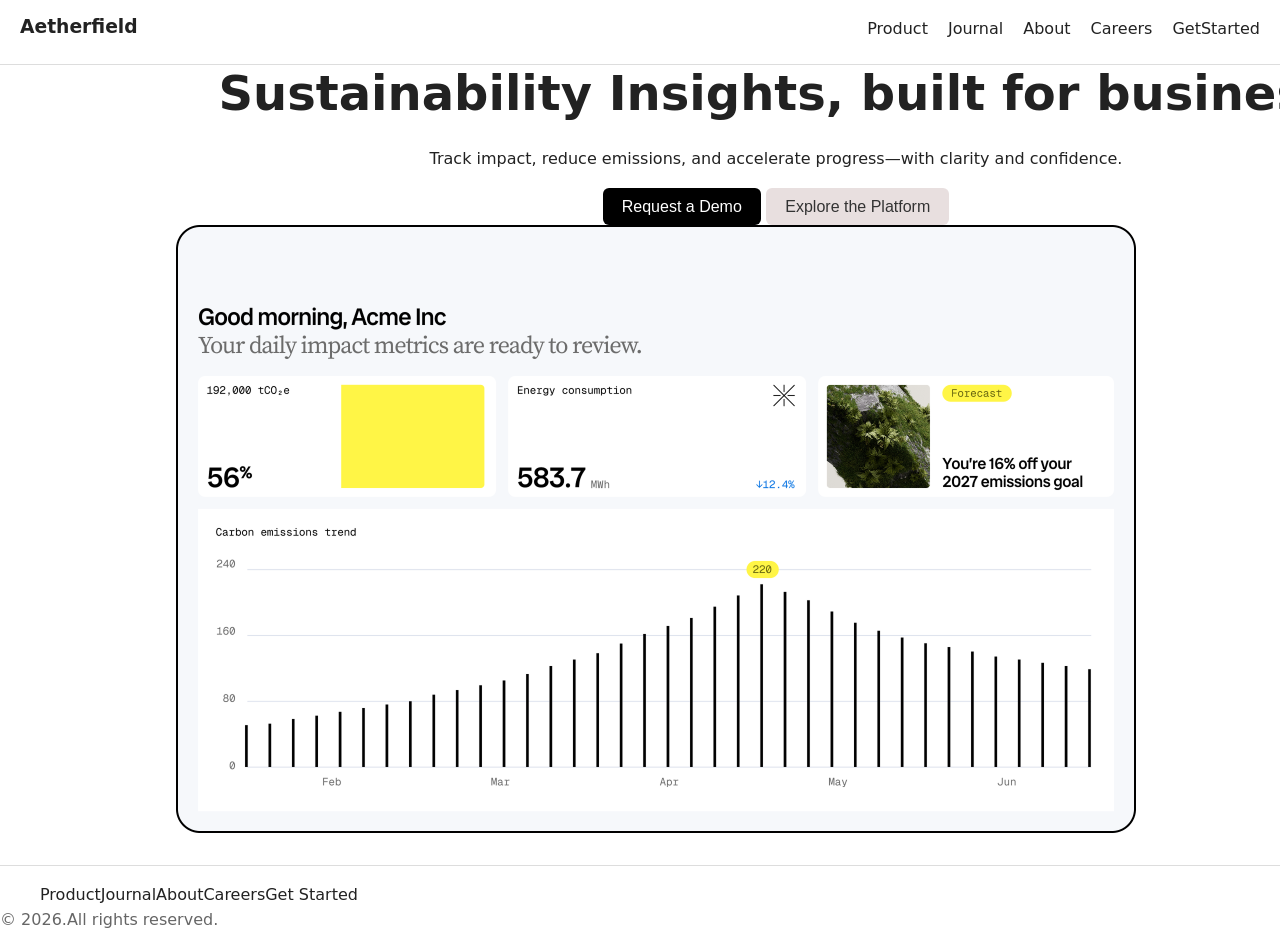
==== index.html @ 5aec6162 "first commit" ====
<!doctype html>
<html lang="en">
  <head>
    <meta charset="UTF-8" />
    <meta name="viewport" content="width=device-width, initial-scale=1.0" />
    <title>CIS 211 Internet & Web Technology</title>
    <link href="./css/styles.css" rel="stylesheet" />
  </head>
  <body>
    <header>
      <nav>
        <div>
          <h3 class="textLogo"> Aetherfield</h3>
          <!-- <img src="./images/" alt="Logo" class="brandLogo"> -->
        </div>
        <ul>
        <li><a href="./product.html">Product</a></li>
        <li><a href="./journal.html">Journal</a></li>
        <li><a href="./about.html">About</a></li>
        <li><a href="./careers.html">Careers</a></li>
        <li><a href="./getstarted.html">GetStarted</a></li>
        </ul>
      </nav>
    </header>

    <main class="container">
      <section class="hero">
        <h1>Sustainability Insights, built for business</h1>
      <p>Track impact, reduce emissions, and accelerate progress—with clarity and confidence.</p>
      <button class="btn">Request a Demo</button>
      <button class="btn2">Explore the Platform</button>
      <img class="heroImg" src="./images/HeroImage@2x.png" alt="Hero Image">
      </section>
      <section>

      </section>
      <section>

      </section>
      <section>

      </section>
      <section>

      </section>
      <section>

      </section>
      <section>

      </section>
    </main>
    <footer>
      <nav>
      <ul>
      <li>Product</li>
        <li>Journal</li>
        <li>About</li>
        <li>Careers</li>
        <li>Get Started</li>
      </ul>
    <nav>
      <div>&copy; 2026.All rights reserved.</div>
      </footer>
  </body>
</html>
---- css/styles.css ----
:root {
  --bg: #ffffff;
  --text: #222222;
  --muted: #666666;
  --accent: #2f5bd8;
  --btncolor:#000;
  --btncolor2:#e8dfdf;
  --border: #dddddd;
  --radius: 6px;
}

* {
  box-sizing: border-box;
  margin: 0;
}

body {
  font-family: system-ui, -apple-system, "Segoe UI", Roboto, sans-serif;
  line-height: 1.6;
  color: var(--text);
  background: var(--bg);
}

img {
  max-width: 100%;
  display: block;
}

h1, h2, h3 {
  line-height: 1.2;
  margin-bottom: 0.5em;
  
  }
  h1{
  font-size:3rem;
}
p {
  color:var(--text);
  margin-bottom: 1em;
  font-size:1rem;
}

a {
  color: var(--accent);
}

/* Layout */
.container {
  max-width: 960px;
  margin: 0 auto;
  padding: 0 1rem;
}

header,
footer {
  padding: 1rem 0;
  border-bottom: 1px solid var(--border);
}
header nav{
  display:flex;
  justify-content:space-between;
  margin:0px 20px;  
}
header nav ul{
  display:flex;
  flex-direction:row;
  list-style:none;
  gap:20px;
}
header nav ul li{
  color: var(--text);
}
header nav ul li a{
  text-decoration: none;
  color: var(--text);
}
footer {
  border-top: 1px solid var(--border);
  border-bottom: none;
  color: var(--muted);
}
footer nav ul{
  display:flex;
  flex-direction:row;
  list-style: none;
  
}
footer nav ul li{
  color: var(--text);
}
main {
  padding: 2rem 0;
}
main.container{
  display:grid;
}
/* Button */
.btn {
  /*-webkit-appearance: none; */
  display: inline-block;
  padding: 0.6rem 1.2rem;
  border: none;
  border-radius: var(--radius);
  background: var(--btncolor);
  color: #fff;
  font-size: 1rem;
  text-decoration: none;
  cursor: pointer;
}

.btn2{
  /*-webkit-appearance: none; */
  display: inline-block;
  padding: 0.6rem 1.2rem;
  border: none;
  border-radius: var(--radius);
  background: var(--btncolor2);
  color: #333;
  font-size: 1rem;
  text-decoration: none;
  cursor: pointer;

}.btn:hover {
  opacity: 0.9;
}

/* Card */
.card {
  padding: 1rem;
  border: 1px solid var(--border);
  border-radius: var(--radius);
}
/* Hero */
.hero{
  width:1200px;
  height:800px;
  background-color: #fff;
  text-align:center;
}
.hero .heroImg{
  width:960px;
  height:608px;
}
/* Forms */
input,
textarea {
  width: 100%;
  padding: 0.5rem;
  border: 1px solid var(--border);
  border-radius: var(--radius);
  font: inherit;
}

:focus-visible {
  outline: 2px solid var(--accent);
  outline-offset: 2px;
}
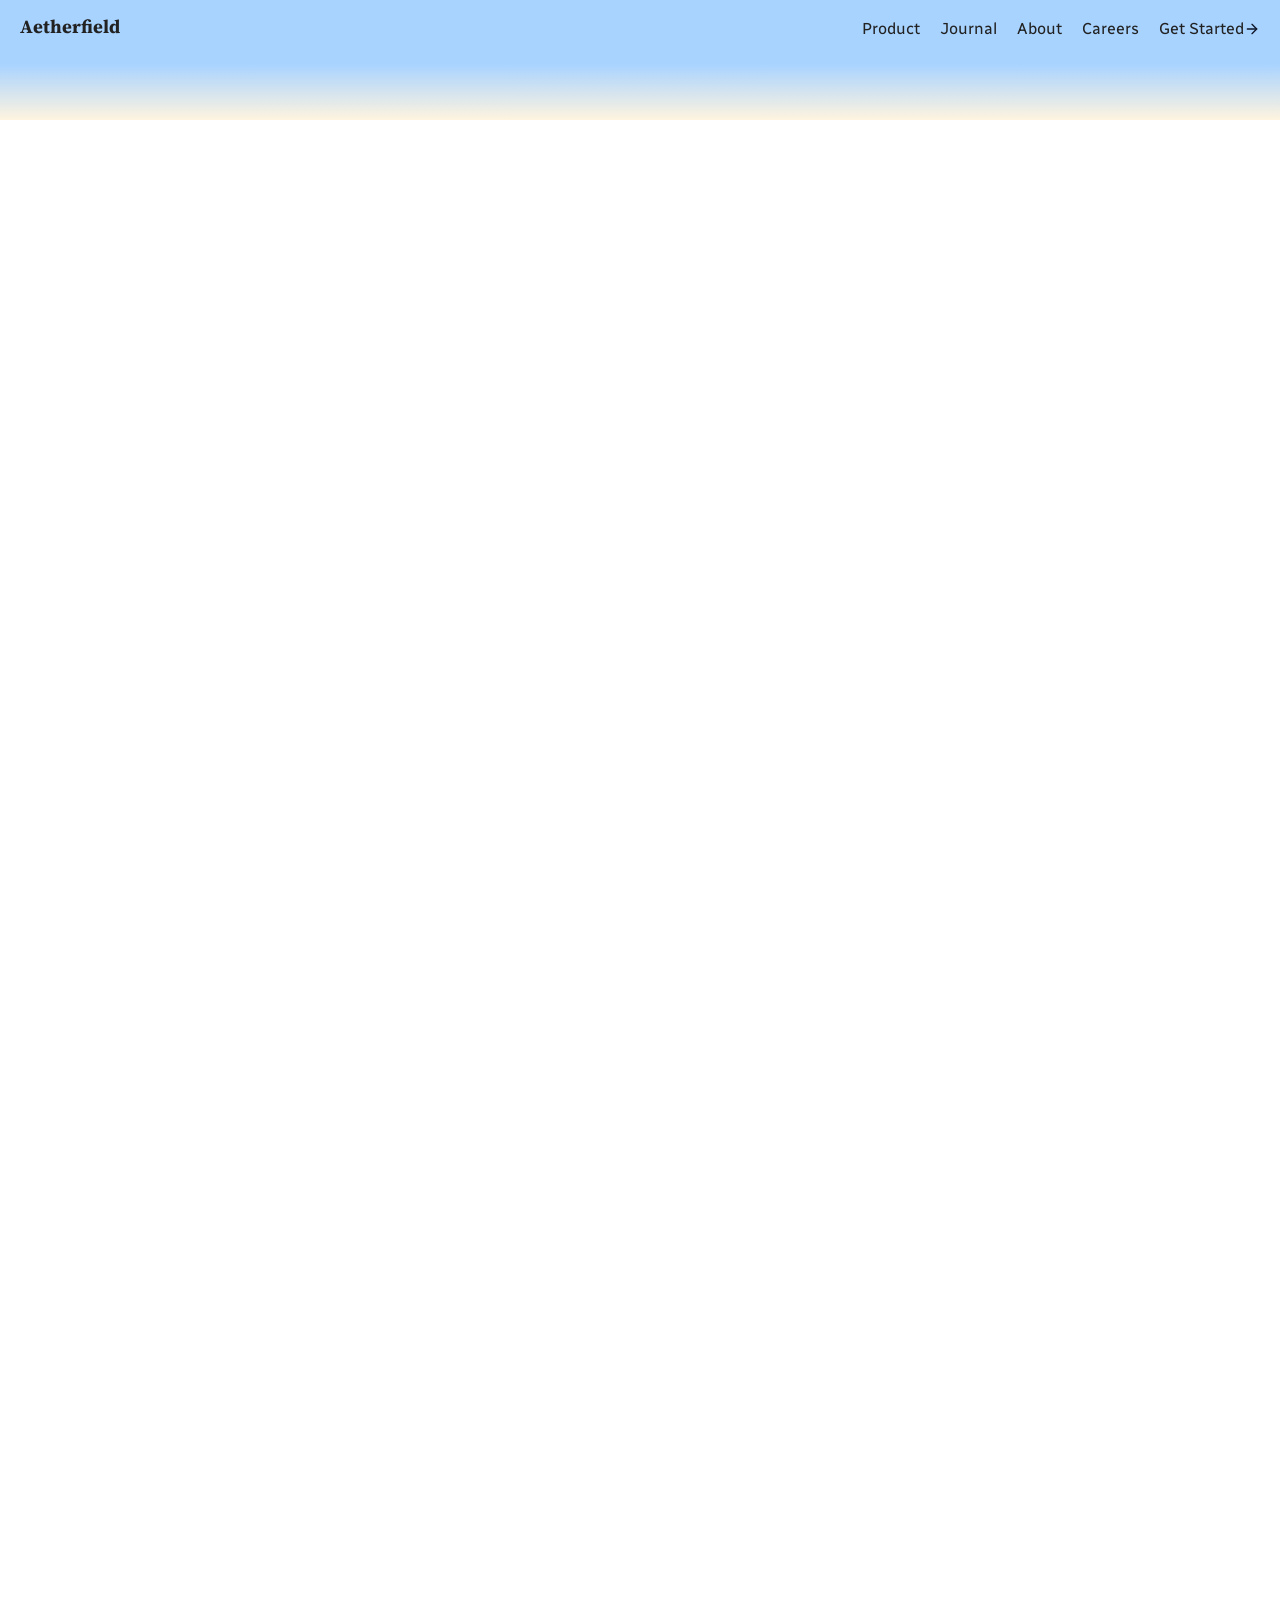
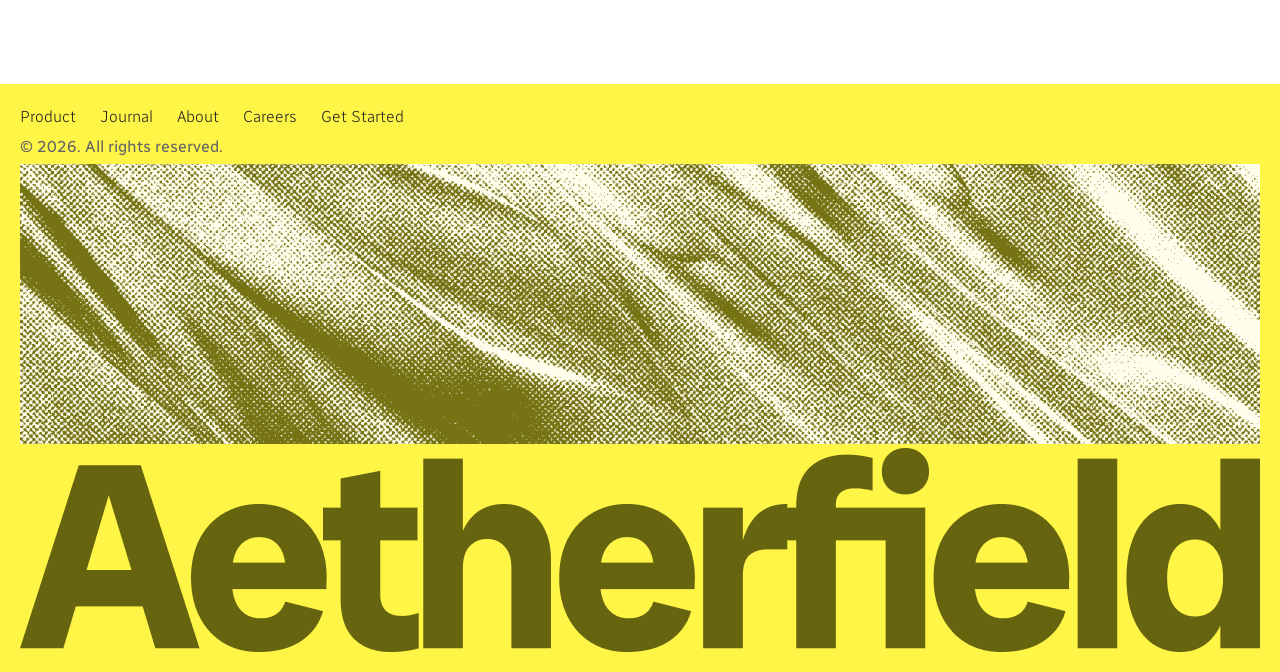
==== commit b1f483ab: "commit" ====
--- a/index.html
+++ b/index.html
@@ -1,66 +1,89 @@
 <!doctype html>
 <html lang="en">
-  <head>
-    <meta charset="UTF-8" />
-    <meta name="viewport" content="width=device-width, initial-scale=1.0" />
-    <title>CIS 211 Internet & Web Technology</title>
-    <link href="./css/styles.css" rel="stylesheet" />
-  </head>
-  <body>
-    <header>
-      <nav>
-        <div>
-          <h3 class="textLogo"> Aetherfield</h3>
-          <!-- <img src="./images/" alt="Logo" class="brandLogo"> -->
-        </div>
-        <ul>
+
+<head>
+  <meta charset="UTF-8" />
+  <meta name="viewport" content="width=device-width, initial-scale=1.0" />
+  <title>CIS 211 Internet & Web Technology</title>
+  <link rel="preconnect" href="https://fonts.googleapis.com">
+  <link rel="preconnect" href="https://fonts.gstatic.com" crossorigin>
+  <link
+    href="https://fonts.googleapis.com/css2?family=Radio+Canada+Big:ital,wght@0,400..700;1,400..700&family=Radio+Canada:ital,wght@0,400..700;1,400..700&display=swap"
+    rel="stylesheet">
+  <link
+    href="https://fonts.googleapis.com/css2?family=Inter:wght@400;500;600&family=Source+Serif+4:ital,opsz,wght@0,8..60,400;0,8..60,600;0,8..60,700;1,8..60,400&display=swap"
+    rel="stylesheet">
+  <link href="./css/styles.css" rel="stylesheet" />
+</head>
+
+<body>
+  <header>
+    <nav>
+      <div class="logo">
+        <h3 class="textLogo"><a href="./index.html">Aetherfield</a> </h3>
+        <!-- <img src="./images/" alt="Logo" class="brandLogo"> -->
+      </div>
+      <ul>
         <li><a href="./product.html">Product</a></li>
         <li><a href="./journal.html">Journal</a></li>
         <li><a href="./about.html">About</a></li>
         <li><a href="./careers.html">Careers</a></li>
-        <li><a href="./getstarted.html">GetStarted</a></li>
-        </ul>
-      </nav>
-    </header>
+        <li><a class="arrow-link" href="./getstarted.html"><span>Get Started </span><svg class="arrow"
+              viewBox="0 0 24 24" fill="none" stroke="currentColor" stroke-width="2" stroke-linecap="round"
+              stroke-linejoin="round" aria-hidden="true" focusable="false">
+              <!-- Horizontal stem line -->
+              <line x1="5" y1="12" x2="19" y2="12" />
+              <!-- Chevron arrow head -->
+              <polyline points="12 5 19 12 12 19" />
+            </svg>
+          </a>
+        </li>
+      </ul>
+    </nav>
+  </header>
 
-    <main class="container">
-      <section class="hero">
-        <h1>Sustainability Insights, built for business</h1>
-      <p>Track impact, reduce emissions, and accelerate progress—with clarity and confidence.</p>
-      <button class="btn">Request a Demo</button>
-      <button class="btn2">Explore the Platform</button>
-      <img class="heroImg" src="./images/HeroImage@2x.png" alt="Hero Image">
-      </section>
-      <section>
+  <main class="container">
+    <section class="hero">
+      
 
-      </section>
-      <section>
+    </section>
+    <section class="sustainability">
 
-      </section>
-      <section>
+    </section>
+    <section class="clarity">
 
-      </section>
-      <section>
+    </section>
+    <section class="acme">
 
-      </section>
-      <section>
+    </section>
+    <section class="journal">
 
-      </section>
-      <section>
+    </section>
 
-      </section>
-    </main>
-    <footer>
-      <nav>
+    <section class="testomonial">
+
+    </section>
+    <section class="request">
+
+    </section>
+  </main>
+  <footer>
+    <nav>
       <ul>
-      <li>Product</li>
-        <li>Journal</li>
-        <li>About</li>
-        <li>Careers</li>
-        <li>Get Started</li>
+        <li><a href="./product.html">Product</a></li>
+        <li><a href="./journal.html">Journal</a></li>
+        <li><a href="./about.html">About</a></li>
+        <li><a href="./careers.html">Careers</a></li>
+        <li><a href="./getstarted.html">Get Started</a></li>
       </ul>
-    <nav>
-      <div>&copy; 2026.All rights reserved.</div>
-      </footer>
-  </body>
+    </nav>
+
+    <div class="copy">&copy; 2026. All rights reserved.</div>
+    <div class="footerImage">
+
+    </div>
+     <div class="footerLogo"></div>
+  </footer>
+</body>
+
 </html>
--- a/css/styles.css
+++ b/css/styles.css
@@ -1,12 +1,19 @@
+/* Simple starter CSS */
+
 :root {
+  --font-serif: 'Source Serif 4', Georgia, serif;
+  --font-sans: 'Inter', system-ui, -apple-system, "Segoe UI", Roboto, sans-serif;
+  --font-display: 'Radio Canada Big', sans-serif;
+  --font-body: 'Radio Canada', sans-serif;
   --bg: #ffffff;
   --text: #222222;
   --muted: #666666;
   --accent: #2f5bd8;
-  --btncolor:#000;
-  --btncolor2:#e8dfdf;
+  --btncolor: #000;
+  --btncolor2: #e8dfdf;
   --border: #dddddd;
-  --radius: 6px;
+  --radius: 0px;
+  --font-size: 1rem;
 }
 
 * {
@@ -15,7 +22,7 @@
 }
 
 body {
-  font-family: system-ui, -apple-system, "Segoe UI", Roboto, sans-serif;
+  font-family: var(--font-serif);
   line-height: 1.6;
   color: var(--text);
   background: var(--bg);
@@ -26,101 +33,181 @@
   display: block;
 }
 
-h1, h2, h3 {
+h1,
+h2,
+h3 {
   line-height: 1.2;
   margin-bottom: 0.5em;
-  
-  }
-  h1{
-  font-size:3rem;
-}
+}
+
+h1 {
+  font-size: 3rem;
+}
+
 p {
-  color:var(--text);
+  color: var(--text);
   margin-bottom: 1em;
-  font-size:1rem;
+  font-size: 1rem;
 }
 
 a {
   color: var(--accent);
 }
-
 /* Layout */
-.container {
-  max-width: 960px;
+
+main.container {
+  display: grid;
+  max-width: 100%;
   margin: 0 auto;
-  padding: 0 1rem;
+}
+main .sustainability{
+  height:862px;
+}
+main .clarity{
+  height:678px;
 }
 
 header,
 footer {
   padding: 1rem 0;
-  border-bottom: 1px solid var(--border);
-}
-header nav{
-  display:flex;
-  justify-content:space-between;
-  margin:0px 20px;  
-}
-header nav ul{
+}
+
+header {
+  background-color: #a8d3ff;
+}
+.logo a{
+  text-decoration: none;
+  color:var(--text);
+}
+header nav {
+  display: flex;
+  justify-content: space-between; /* Pushes nav to one side, logo to the other */
+  padding: 0px 20px;
+}
+
+header nav ul {
+  display: flex;
+  flex-direction: row;
+  list-style: none;
+  gap: 20px;
+}
+
+header nav ul li {
+  color: var(--text);
+}
+
+header nav ul li a {
+  text-decoration: none;
+  color: var(--text);
+  display:inline-flex;align-items: center;
+  font-size: var(--font-size);
+  font-family: var(--font-body);
+}
+header nav ul li a .arrow{
+  gap: 0.35rem;
+  text-decoration: none;
+  color: #0f172a;
+  width:16px;
+  height:16px;
+}
+header nav ul li a.arrow::after {
+  font-size: 1 rem;
+}
+footer {
+  font-family: var(--font-body);
+  border-bottom: none;
+  color: var(--muted);
+  display: flex;
+  flex-direction: column;
+  justify-content: space-between;
+  /* Pushes nav to one side, copyright to the other */
+  align-items:flex-start;
+  /* Vertically centers links with text */
+  padding: 1.25rem 1.25rem;
+  height:588px;
+  background-color:#fff546;
+}
+footer .navTop{
   display:flex;
   flex-direction:row;
-  list-style:none;
-  gap:20px;
-}
-header nav ul li{
-  color: var(--text);
-}
-header nav ul li a{
-  text-decoration: none;
-  color: var(--text);
-}
-footer {
-  border-top: 1px solid var(--border);
-  border-bottom: none;
+  justify-content: space-between;
+}
+footer nav {
+  display:flex;
+  justify-content: space-between;
+}
+footer nav ul {
+  display: flex;
+  gap: 1.5rem;
+  /* Spacing between footer links */
+  list-style: none;
+  /* Removes default bullet points */
+  margin: 0;
+  padding: 0;
+}
+footer nav ul li a {
+  color: var(--text);
+  font-family: var(--font-body);
+  text-decoration: none;
+  font-weight:300;
+}
+footer .copy {
   color: var(--muted);
 }
-footer nav ul{
-  display:flex;
-  flex-direction:row;
-  list-style: none;
-  
-}
-footer nav ul li{
-  color: var(--text);
-}
-main {
-  padding: 2rem 0;
-}
-main.container{
-  display:grid;
+footer .footerImage{
+  background-image:url('../images/Footerbgimage.png');
+  background-size: cover;        /* Scales image to fill entire element without distortion */
+  background-position: center;   /* Anchors focus to center */
+  background-repeat: no-repeat;  /* Prevents image tiling */
+  height:280px;
+  width:100%;
+}
+footer .footerLogo{
+  background-image:url('../images/textLogo.png');
+  background-size: cover;        /* Scales image to fill entire element without distortion */
+  background-position: center;   /* Anchors focus to center */
+  background-repeat: no-repeat;  /* Prevents image tiling */
+  height:204px;
+  width:100%;
 }
 /* Button */
 .btn {
-  /*-webkit-appearance: none; */
+  padding: 0.6rem 1.2rem;
+  border: none;
+  border-radius: var(--radius);
+  background: var(--btncolor);
+  color: #fff;
+  font-size: 1rem;
+  gap: 0.75rem;
+  text-decoration: none;
+  cursor: pointer;
+  display: inline-flex;
+  align-items: center;
+  justify-content: center;
+}
+
+.btn::before {
+  content: "";
+  display: inline-block;
+  width: 6px;
+  height: 6px;
+  background-color: currentColor;
+  /* Matches text color automatically */
+}
+
+.btn2 {
   display: inline-block;
   padding: 0.6rem 1.2rem;
   border: none;
   border-radius: var(--radius);
-  background: var(--btncolor);
-  color: #fff;
-  font-size: 1rem;
-  text-decoration: none;
-  cursor: pointer;
-}
-
-.btn2{
-  /*-webkit-appearance: none; */
-  display: inline-block;
-  padding: 0.6rem 1.2rem;
-  border: none;
-  border-radius: var(--radius);
   background: var(--btncolor2);
   color: #333;
   font-size: 1rem;
   text-decoration: none;
   cursor: pointer;
-
-}.btn:hover {
+}
+
+.btn:hover {
   opacity: 0.9;
 }
 
@@ -130,17 +217,44 @@
   border: 1px solid var(--border);
   border-radius: var(--radius);
 }
+
 /* Hero */
-.hero{
-  width:1200px;
-  height:800px;
-  background-color: #fff;
-  text-align:center;
-}
-.hero .heroImg{
-  width:960px;
-  height:608px;
-}
+.hero {
+  flex-direction: column;
+  align-items: center;
+  /* Centers items horizontally */
+  text-align: center;
+  /* Centers inline text */
+  width: 100%;
+  background-image: linear-gradient(180deg, #a8d3ff 0%, #fff4df 100%);
+  background-size: 100% 70%;
+  background-repeat: no-repeat;
+  background-position: top center;
+  background-color: #ffffff;
+  padding: 5rem 0 0;
+}
+
+.hero h1 {
+  font-size: 80px;
+}
+
+.hero h1 span {
+  font-family: var(--font-display);
+  font-weight:bold;
+}
+
+.hero .heroImg {
+  margin-top: 56px;
+}
+
+.hero .heroImg img {
+  max-width: 960px;
+  width: 100%;
+  height: auto;
+  display: block;
+  margin: 0 auto;
+}
+
 /* Forms */
 input,
 textarea {
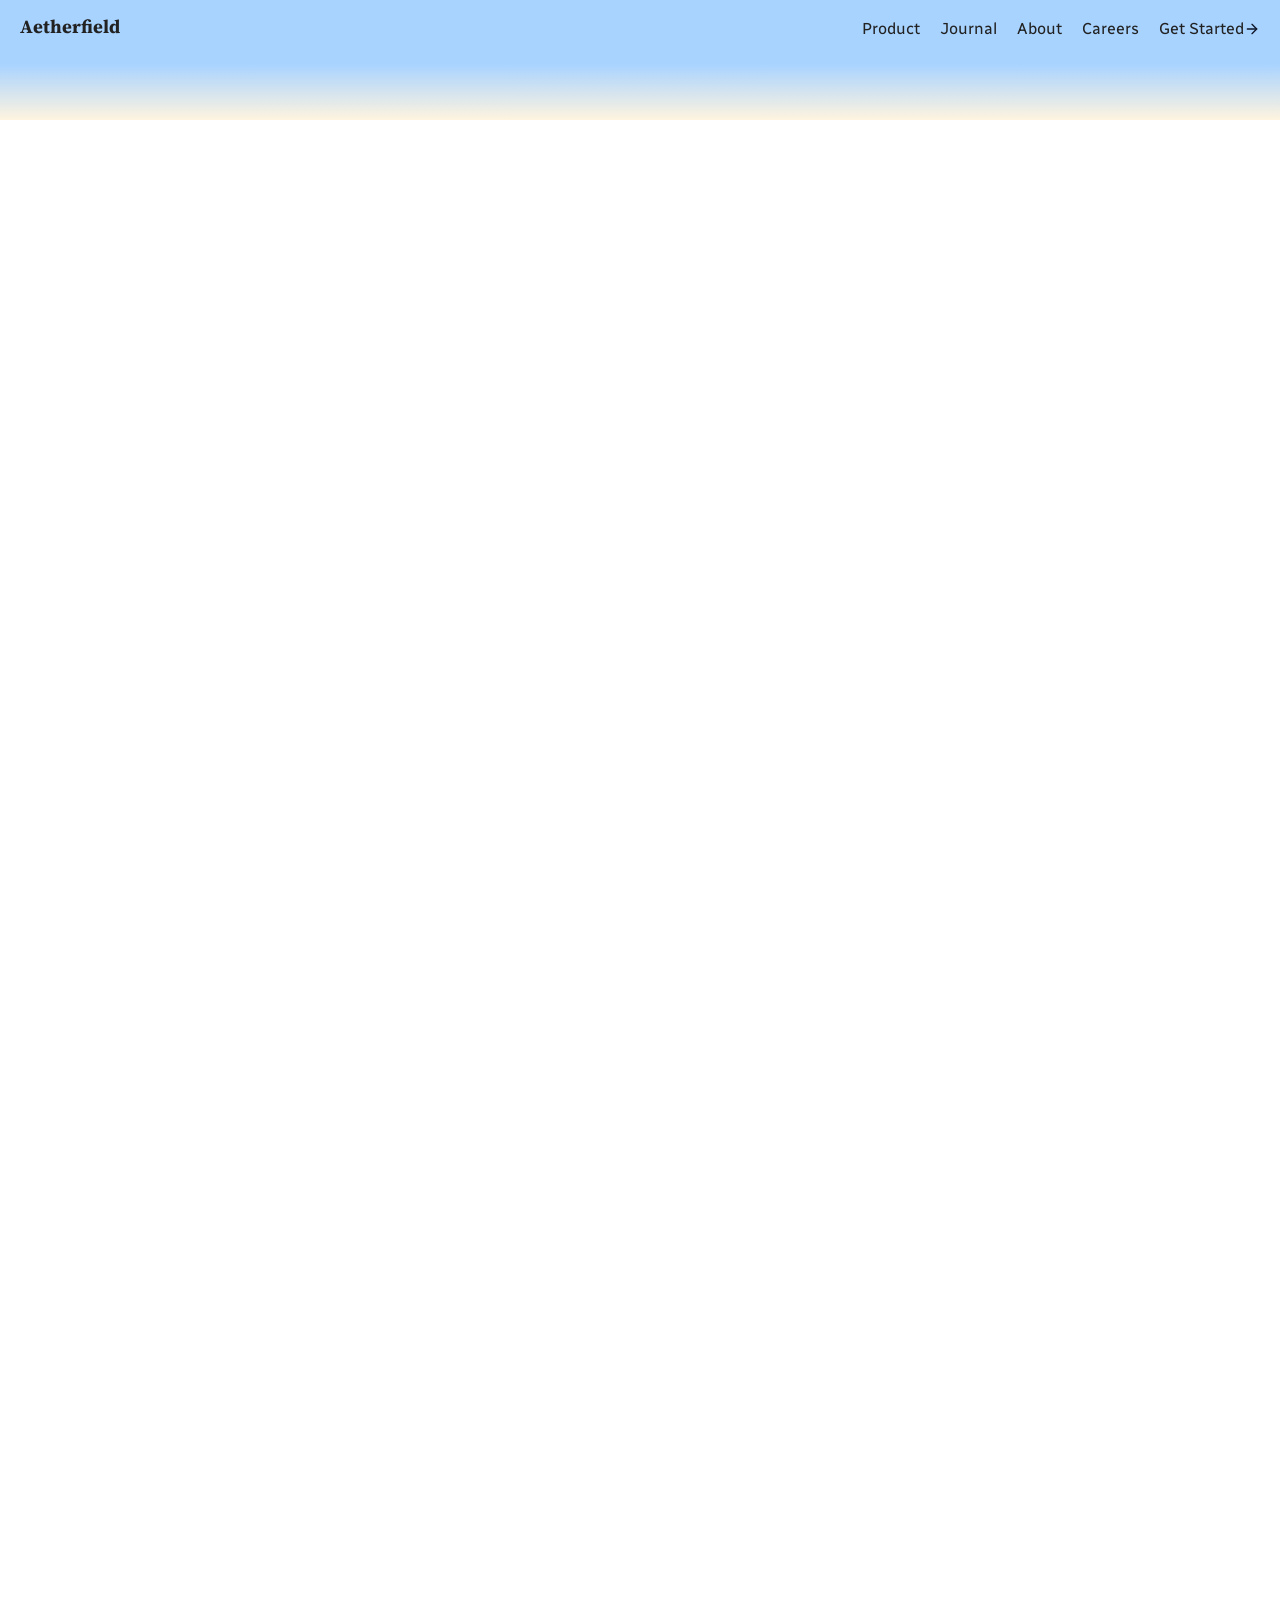
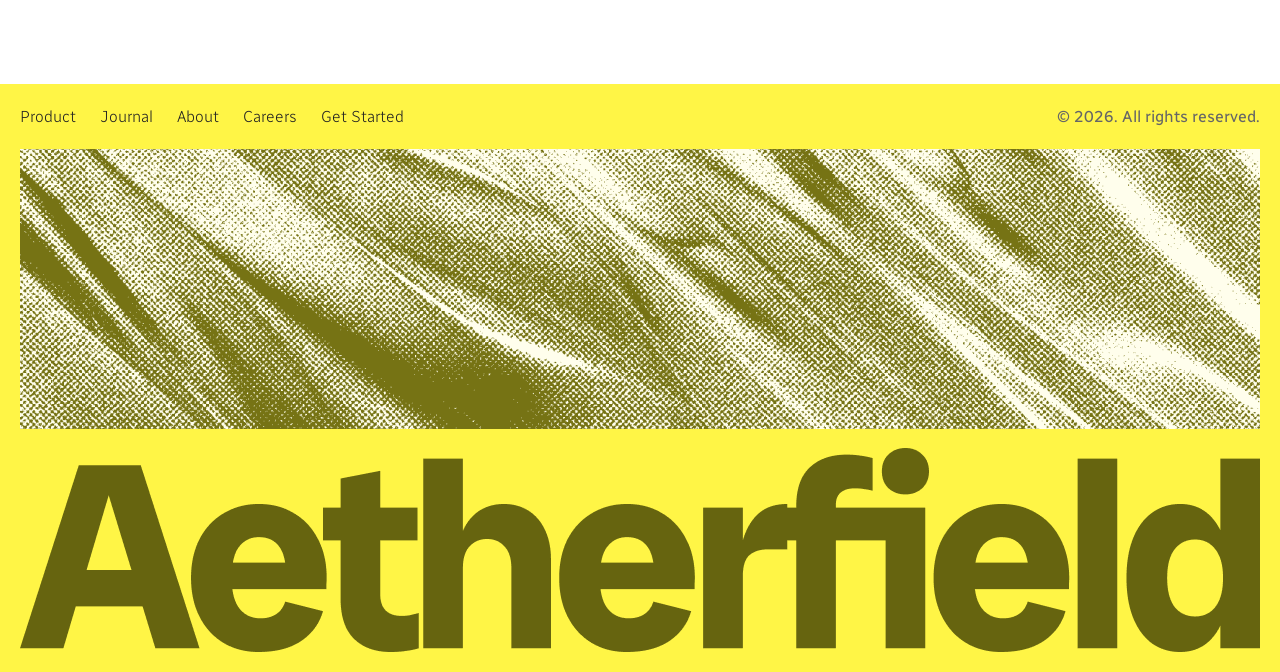
==== commit 9a9b6397: "Merge branch 'main' of https://github.com/profrharris/cis-211 into feature-dev-muralda-valbrun" ====
--- a/index.html
+++ b/index.html
@@ -76,9 +76,10 @@
         <li><a href="./careers.html">Careers</a></li>
         <li><a href="./getstarted.html">Get Started</a></li>
       </ul>
+      <div class="copy">&copy; 2026. All rights reserved.</div>
     </nav>
 
-    <div class="copy">&copy; 2026. All rights reserved.</div>
+    
     <div class="footerImage">
 
     </div>
--- a/css/styles.css
+++ b/css/styles.css
@@ -135,6 +135,7 @@
 footer nav {
   display:flex;
   justify-content: space-between;
+  width:100%;
 }
 footer nav ul {
   display: flex;
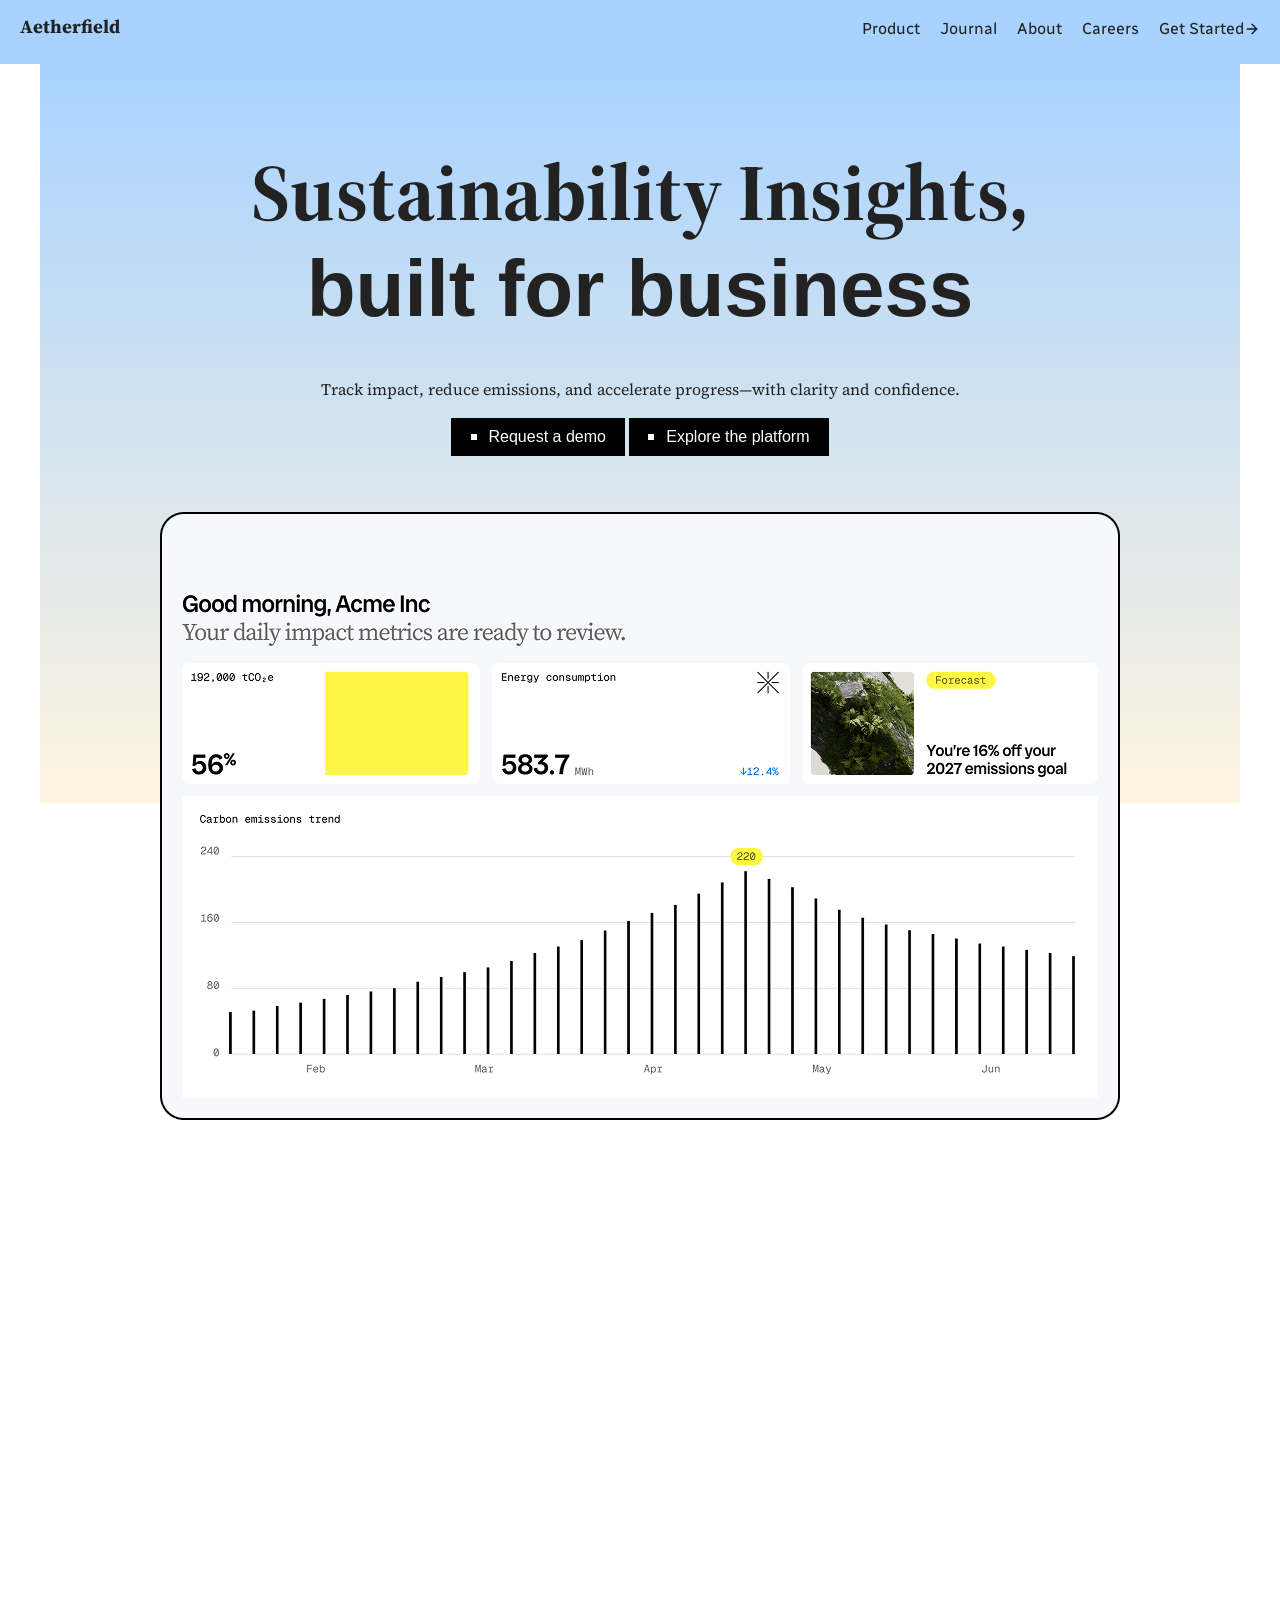
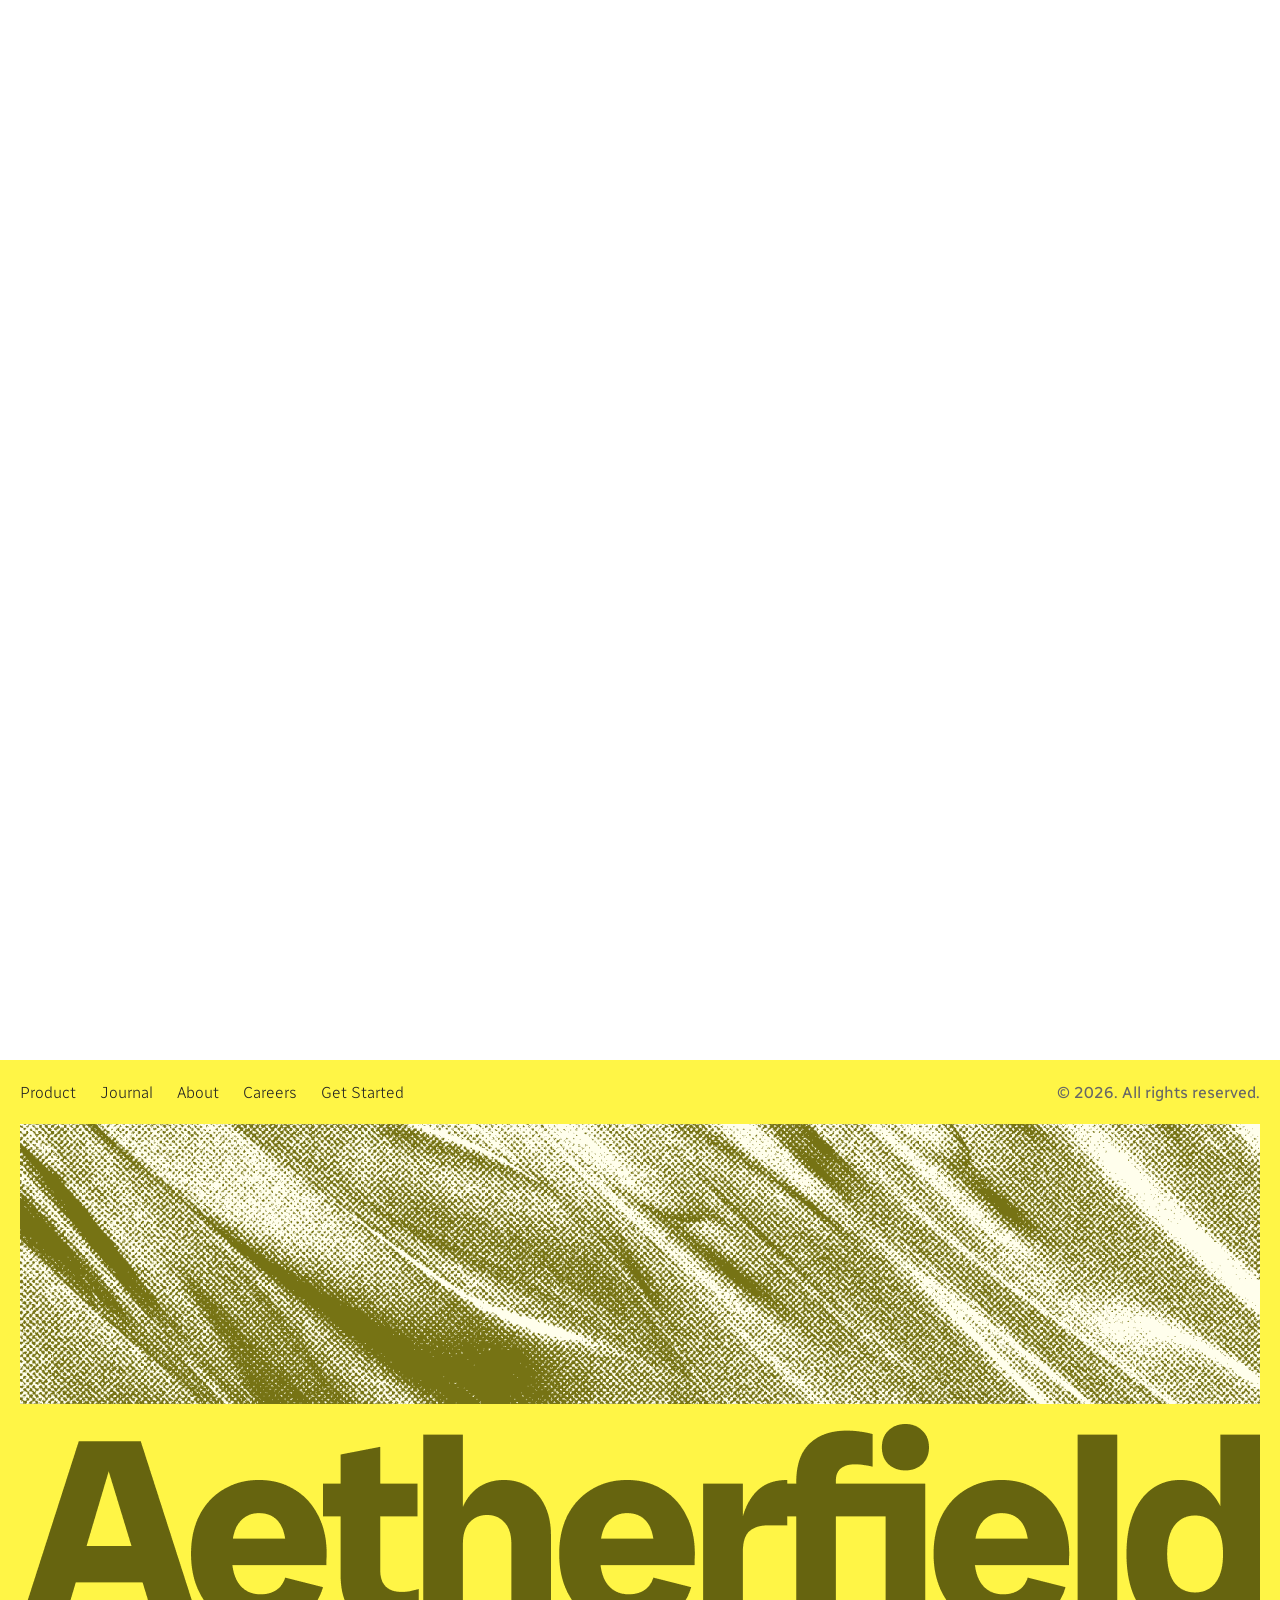
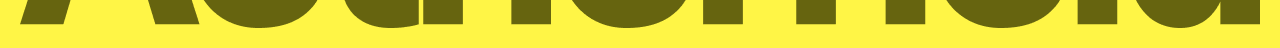
==== commit 3596dd92: "Sync index.html from class-collab" ====
--- a/index.html
+++ b/index.html
@@ -44,7 +44,16 @@
 
   <main class="container">
     <section class="hero">
-      
+      <div class="heroText">
+        <h1>Sustainability Insights, <br><span>built for business</span></h1>
+        <p>Track impact, reduce emissions, and accelerate progress—with clarity and confidence.</p>
+        <button class="btn">Request a demo</button>
+        <button class="btn">Explore the platform</button>
+      </div>
+
+      <div class="heroImg">
+        <img src="./images/HeroImage.png" alt="Hero Image">
+      </div>
 
     </section>
     <section class="sustainability">
@@ -83,7 +92,7 @@
     <div class="footerImage">
 
     </div>
-     <div class="footerLogo"></div>
+    <div class="footerLogo"></div>
   </footer>
 </body>
 
--- a/css/styles.css
+++ b/css/styles.css
@@ -269,4 +269,53 @@
 :focus-visible {
   outline: 2px solid var(--accent);
   outline-offset: 2px;
+}
+/* ==========================================================================
+   BREAKPOINT 1: Small Phones / Large Mobile (320px – 767px)
+   ========================================================================== */
+@media (min-width: 320px) and (max-width: 767px) {
+  .container {
+    max-width: 767px;
+    padding-inline: 1.5rem;
+  }
+}
+
+/* ==========================================================================
+   BREAKPOINT 2: Tablet (768px – 1023px)
+   ========================================================================== */
+@media (min-width: 768px) and (max-width: 1023px) {
+  .container {
+    max-width: 768px;
+    padding-inline: 2rem;
+  }
+}
+
+/* ==========================================================================
+   BREAKPOINT 3: Laptop / Small Desktop (1024px – 1279px)
+   ========================================================================== */
+@media (min-width: 1024px) and (max-width: 1279px) {
+  .container {
+    max-width: 1024px;
+    padding-inline: 2.5rem;
+  }
+}
+
+/* ==========================================================================
+   BREAKPOINT 4: Standard Desktop (1280px – 1535px)
+   ========================================================================== */
+@media (min-width: 1280px) and (max-width: 1535px) {
+  .container {
+    max-width: 1200px;
+    padding-inline: 2.5rem;
+  }
+}
+
+/* ==========================================================================
+   BREAKPOINT 5: Large / Widescreen Desktop (1536px and up)
+   ========================================================================== */
+@media (min-width: 1536px) {
+  .container {
+    max-width: 1360px;
+    padding-inline: 3rem;
+  }
 }
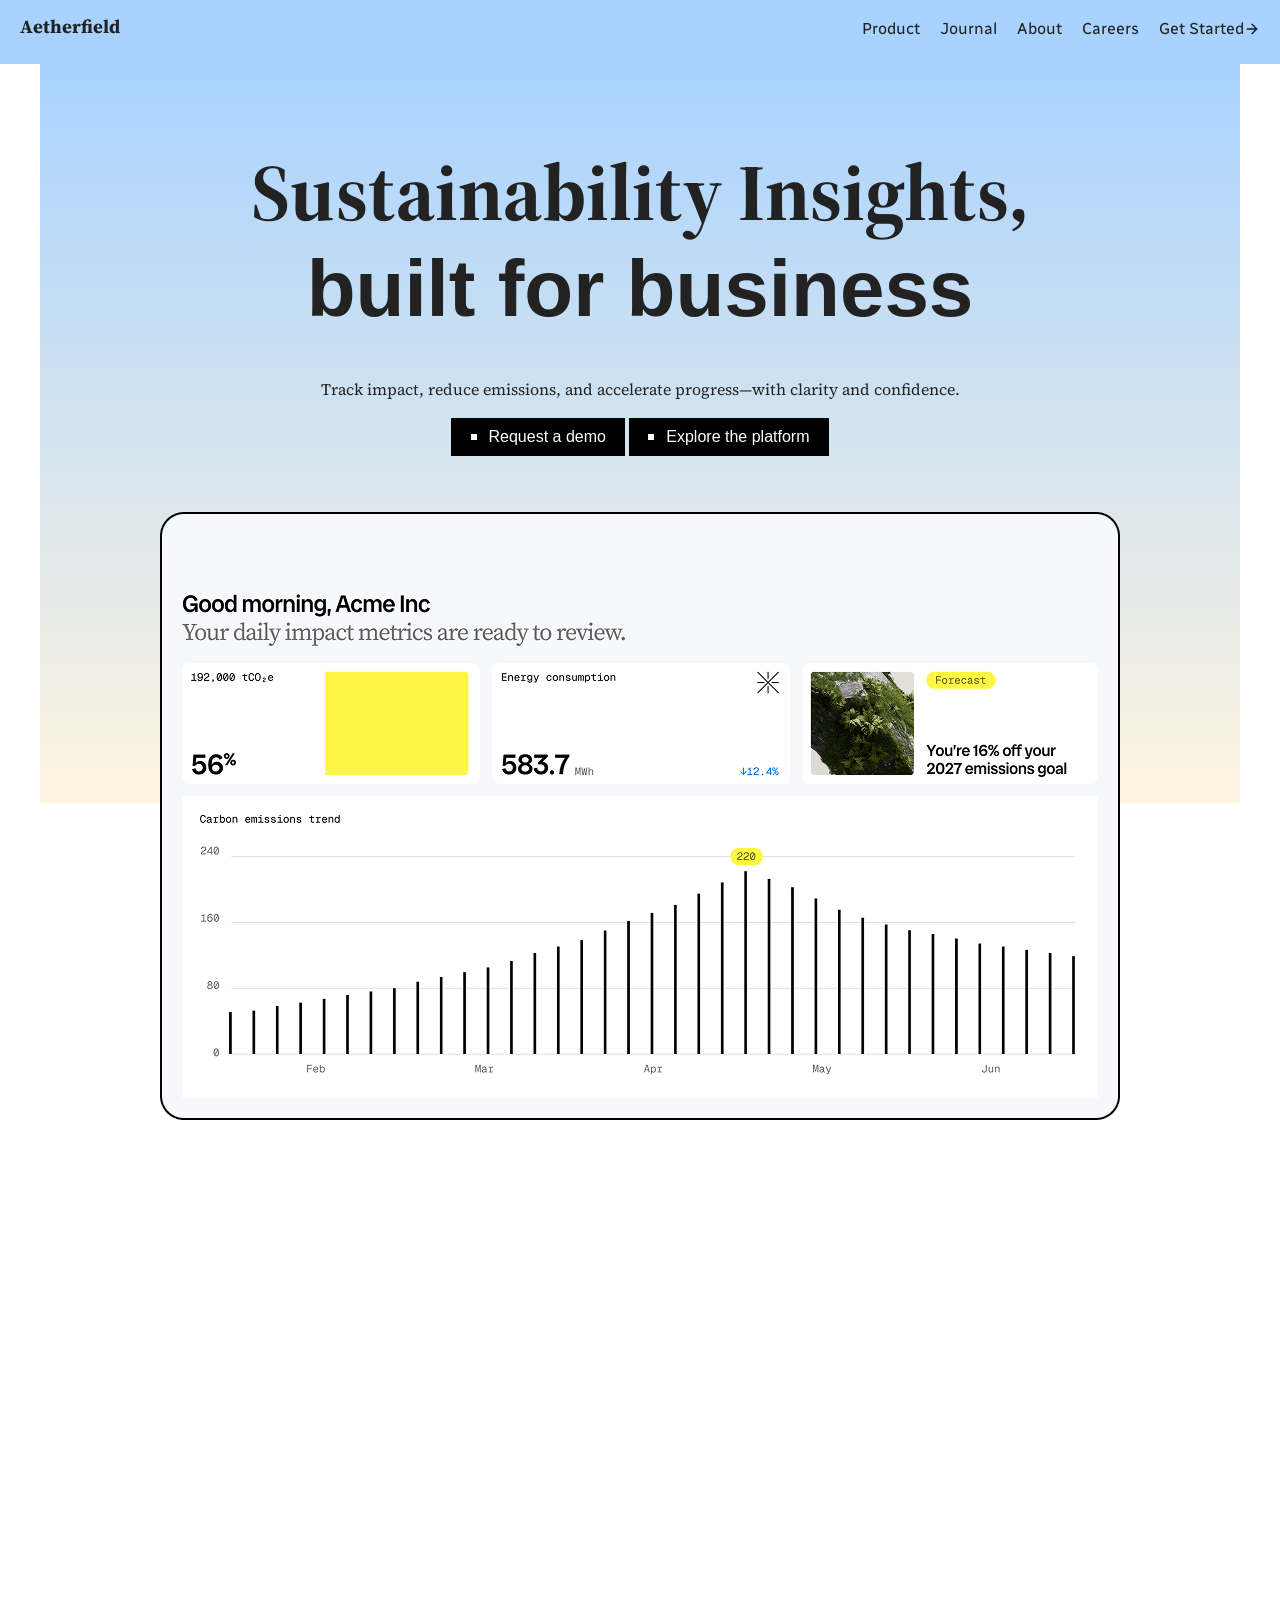
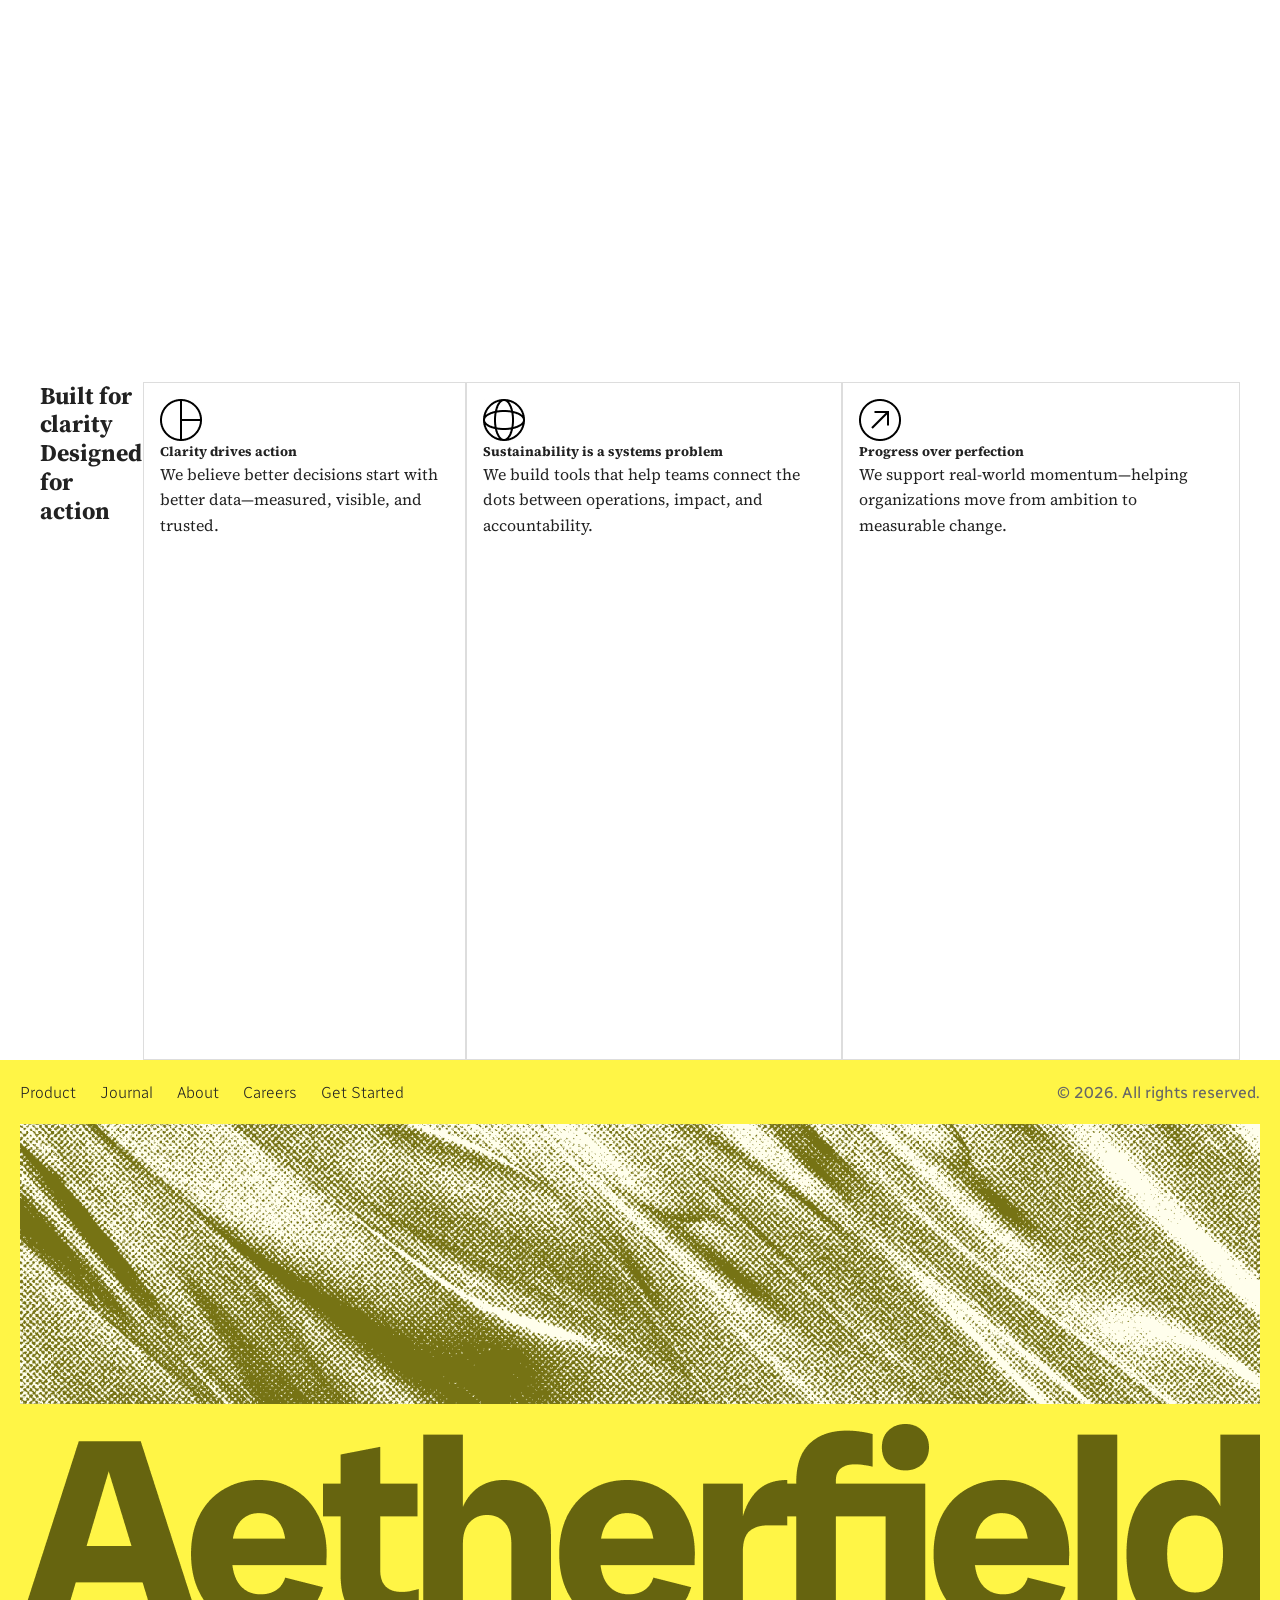
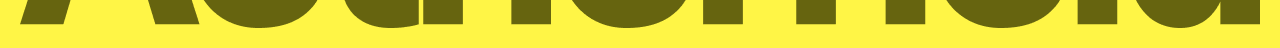
==== commit 57f90fac: "new cards built for clarity section" ====
--- a/index.html
+++ b/index.html
@@ -60,6 +60,21 @@
 
     </section>
     <section class="clarity">
+      <h2>Built for clarity<br><span>Designed for action</span></h2>
+      <div class="card"><img src="./images/Icon.jpg" alt="Icon" width="42" height="42">
+        <h5>Clarity drives action</h5>
+        <p>We believe better decisions start with better data—measured, visible, and trusted.</p>
+      </div>
+
+      <div class="card"><img src="./images/Union.jpg" alt="Icon" width="42" height="42">
+        <h5>Sustainability is a systems problem</h5>
+        <p>We build tools that help teams connect the dots between operations, impact, and accountability.</p>
+      </div>
+      <div class="card"><img src="./images/Arrow.png" alt="Union" width="42" height="42">
+        <h5>Progress over perfection</h5>
+        <p>We support real-world momentum—helping organizations move from ambition to measurable change.</p>
+      </div>
+
 
     </section>
     <section class="acme">
@@ -88,7 +103,7 @@
       <div class="copy">&copy; 2026. All rights reserved.</div>
     </nav>
 
-    
+
     <div class="footerImage">
 
     </div>
--- a/css/styles.css
+++ b/css/styles.css
@@ -127,13 +127,8 @@
   height:588px;
   background-color:#fff546;
 }
-footer .navTop{
-  display:flex;
-  flex-direction:row;
-  justify-content: space-between;
-}
 footer nav {
-  display:flex;
+  display: flex;
   justify-content: space-between;
   width:100%;
 }
@@ -212,12 +207,6 @@
   opacity: 0.9;
 }
 
-/* Card */
-.card {
-  padding: 1rem;
-  border: 1px solid var(--border);
-  border-radius: var(--radius);
-}
 
 /* Hero */
 .hero {
@@ -270,6 +259,17 @@
   outline: 2px solid var(--accent);
   outline-offset: 2px;
 }
+.clarity{
+  display:flex;
+  justify-content: space-between;
+  flex-direction: row;
+}
+/* Card */
+.clarity .card {
+  padding: 1rem;
+  border: 1px solid var(--border);
+  border-radius: var(--radius);
+}
 /* ==========================================================================
    BREAKPOINT 1: Small Phones / Large Mobile (320px – 767px)
    ========================================================================== */
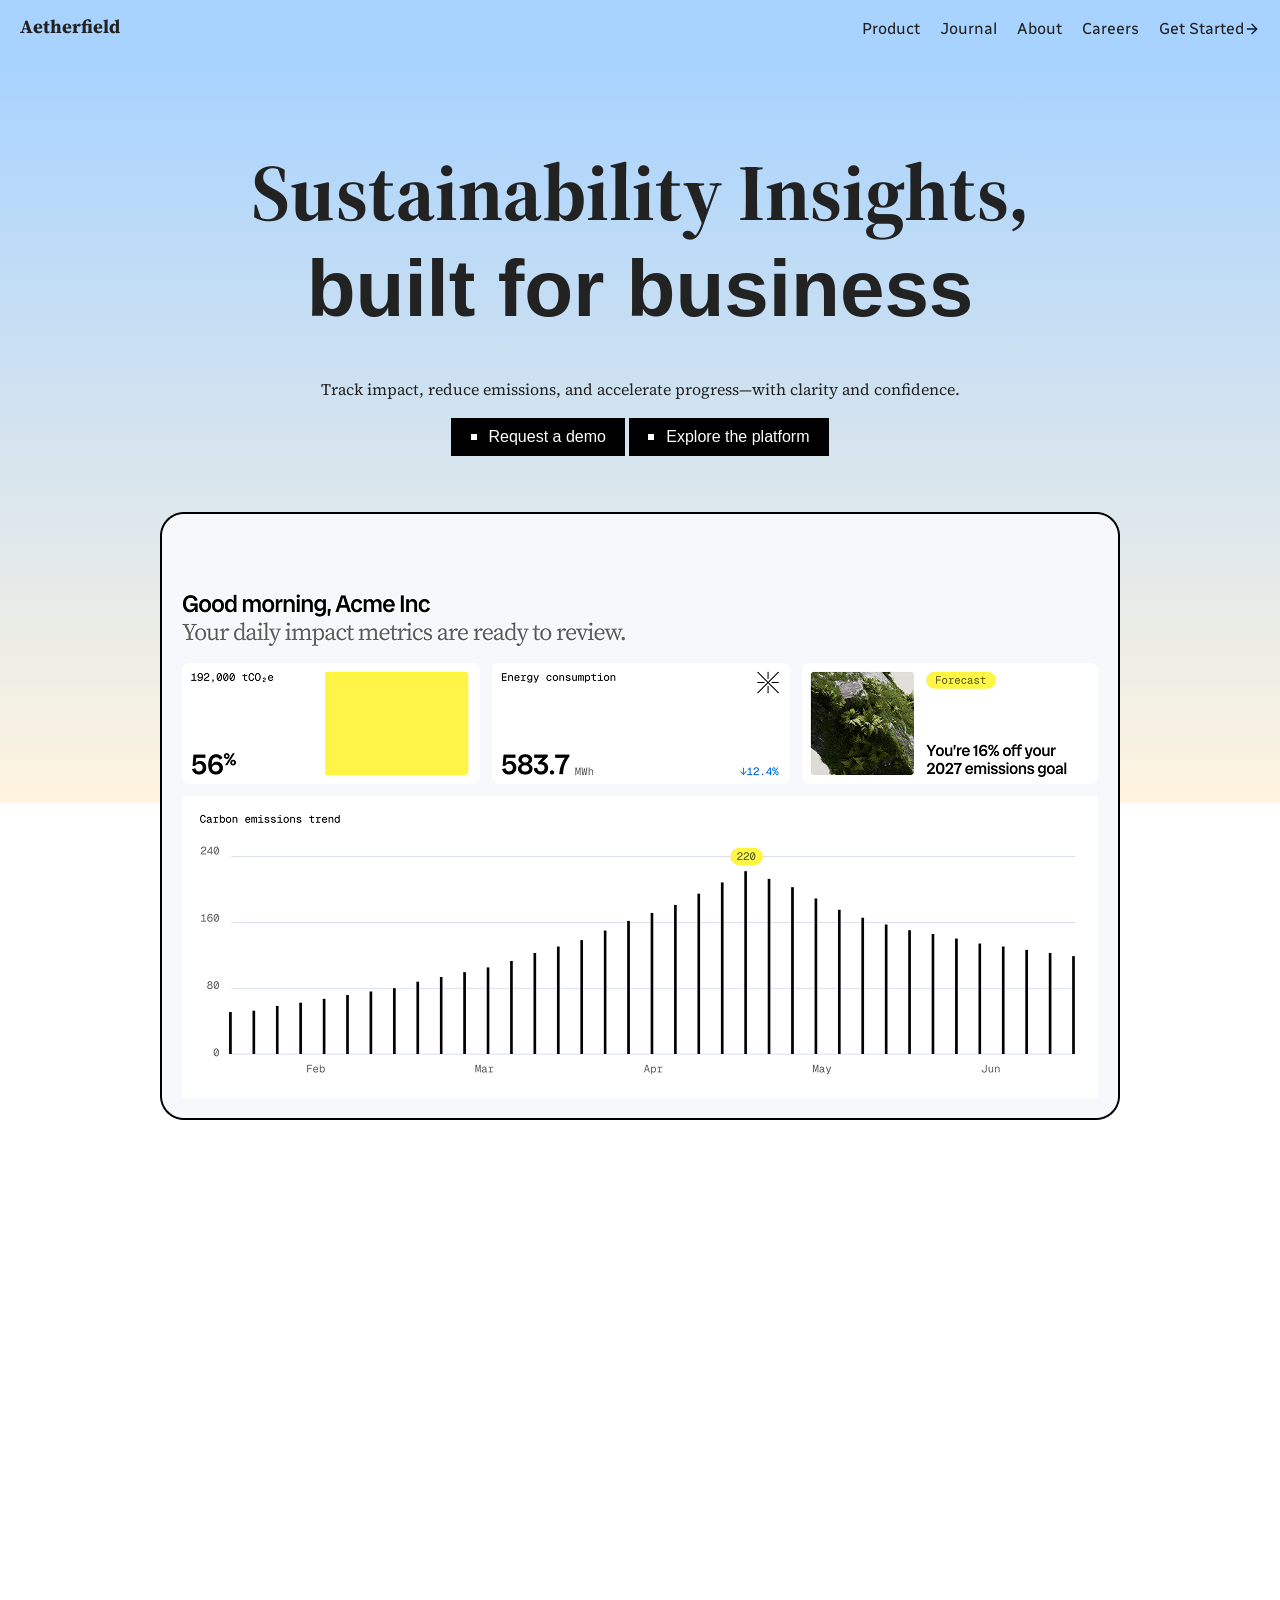
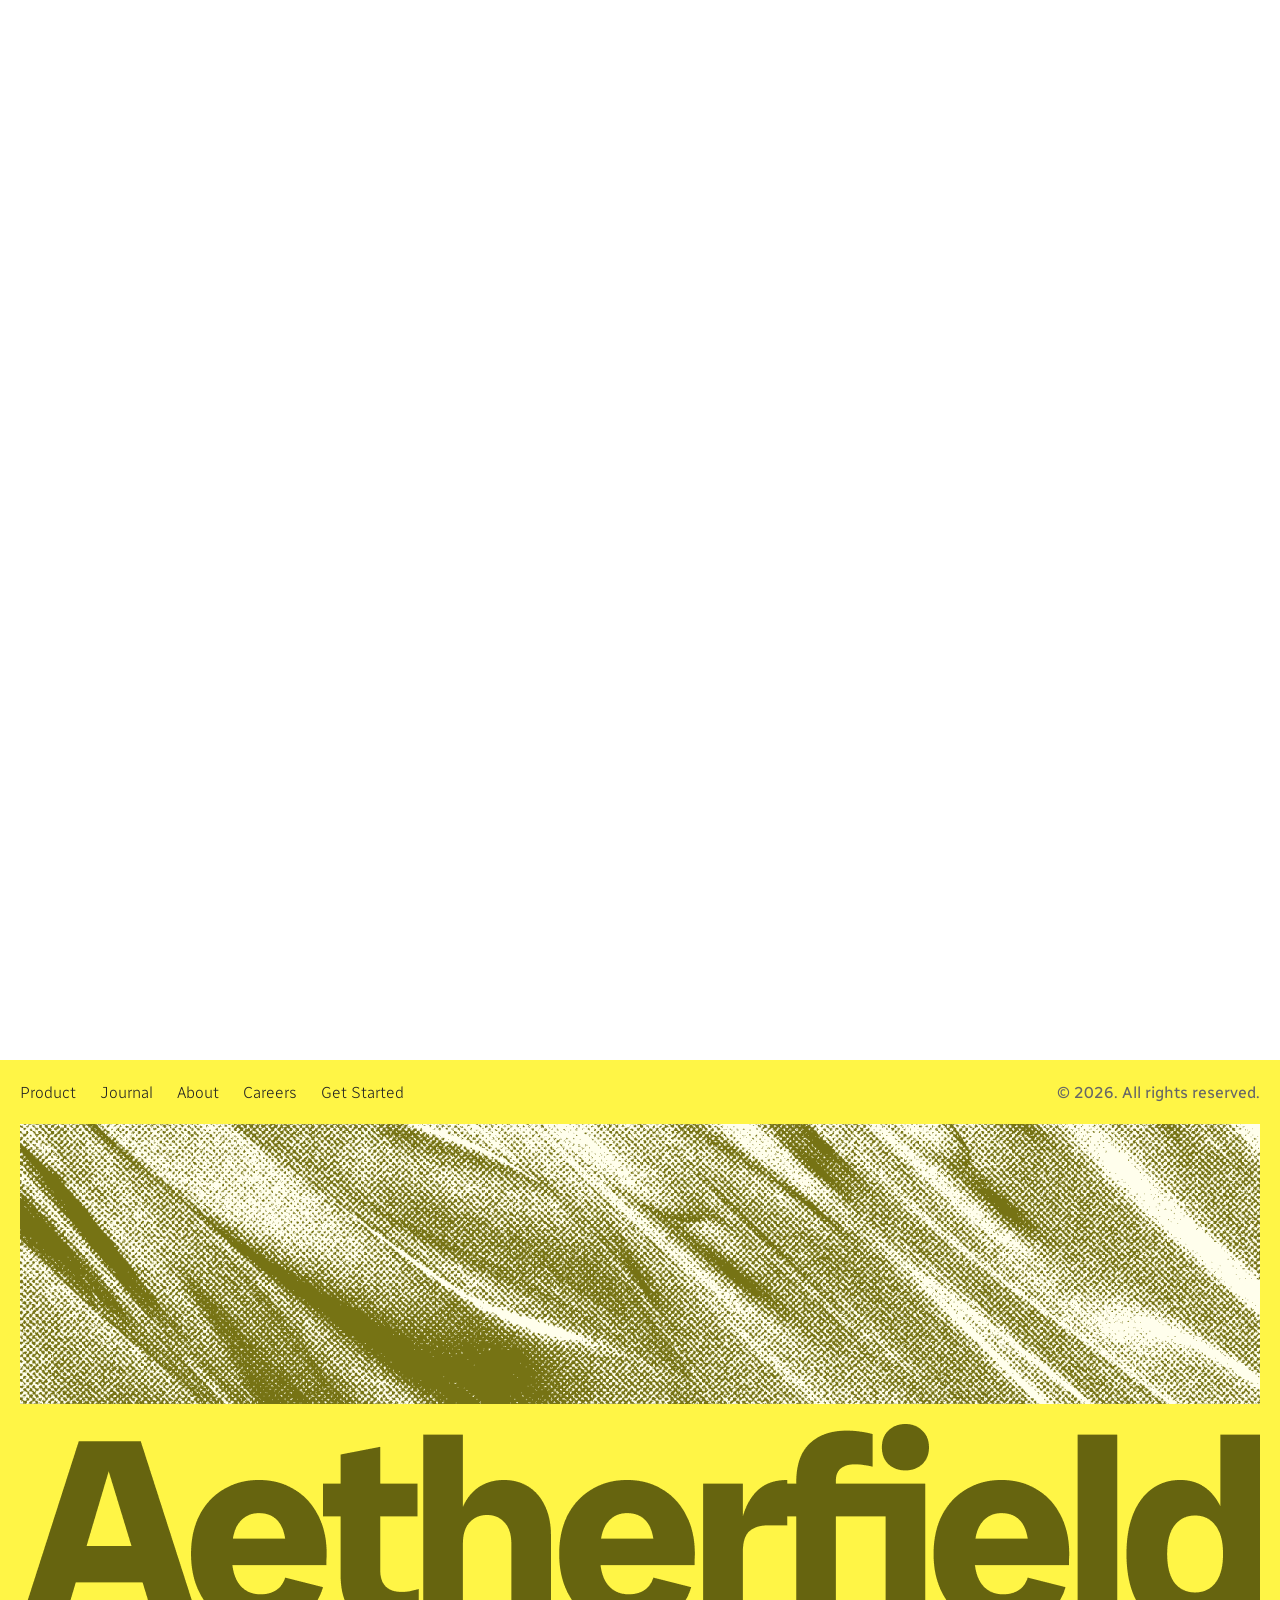
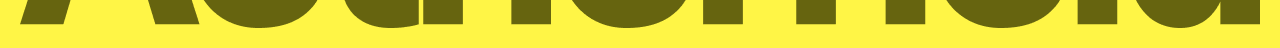
==== commit fa672b98: "fixed container padding..." ====
--- a/index.html
+++ b/index.html
@@ -41,7 +41,7 @@
       </ul>
     </nav>
   </header>
-
+<!--Updated index file-->
   <main class="container">
     <section class="hero">
       <div class="heroText">
@@ -60,21 +60,7 @@
 
     </section>
     <section class="clarity">
-      <h2>Built for clarity<br><span>Designed for action</span></h2>
-      <div class="card"><img src="./images/Icon.jpg" alt="Icon" width="42" height="42">
-        <h5>Clarity drives action</h5>
-        <p>We believe better decisions start with better data—measured, visible, and trusted.</p>
-      </div>
-
-      <div class="card"><img src="./images/Union.jpg" alt="Icon" width="42" height="42">
-        <h5>Sustainability is a systems problem</h5>
-        <p>We build tools that help teams connect the dots between operations, impact, and accountability.</p>
-      </div>
-      <div class="card"><img src="./images/Arrow.png" alt="Union" width="42" height="42">
-        <h5>Progress over perfection</h5>
-        <p>We support real-world momentum—helping organizations move from ambition to measurable change.</p>
-      </div>
-
+      
 
     </section>
     <section class="acme">
@@ -103,7 +89,7 @@
       <div class="copy">&copy; 2026. All rights reserved.</div>
     </nav>
 
-
+    
     <div class="footerImage">
 
     </div>
--- a/css/styles.css
+++ b/css/styles.css
@@ -276,7 +276,7 @@
 @media (min-width: 320px) and (max-width: 767px) {
   .container {
     max-width: 767px;
-    padding-inline: 1.5rem;
+    
   }
 }
 
@@ -286,7 +286,7 @@
 @media (min-width: 768px) and (max-width: 1023px) {
   .container {
     max-width: 768px;
-    padding-inline: 2rem;
+    
   }
 }
 
@@ -296,7 +296,7 @@
 @media (min-width: 1024px) and (max-width: 1279px) {
   .container {
     max-width: 1024px;
-    padding-inline: 2.5rem;
+    
   }
 }
 
@@ -306,7 +306,7 @@
 @media (min-width: 1280px) and (max-width: 1535px) {
   .container {
     max-width: 1200px;
-    padding-inline: 2.5rem;
+    
   }
 }
 
@@ -316,6 +316,6 @@
 @media (min-width: 1536px) {
   .container {
     max-width: 1360px;
-    padding-inline: 3rem;
+    
   }
 }
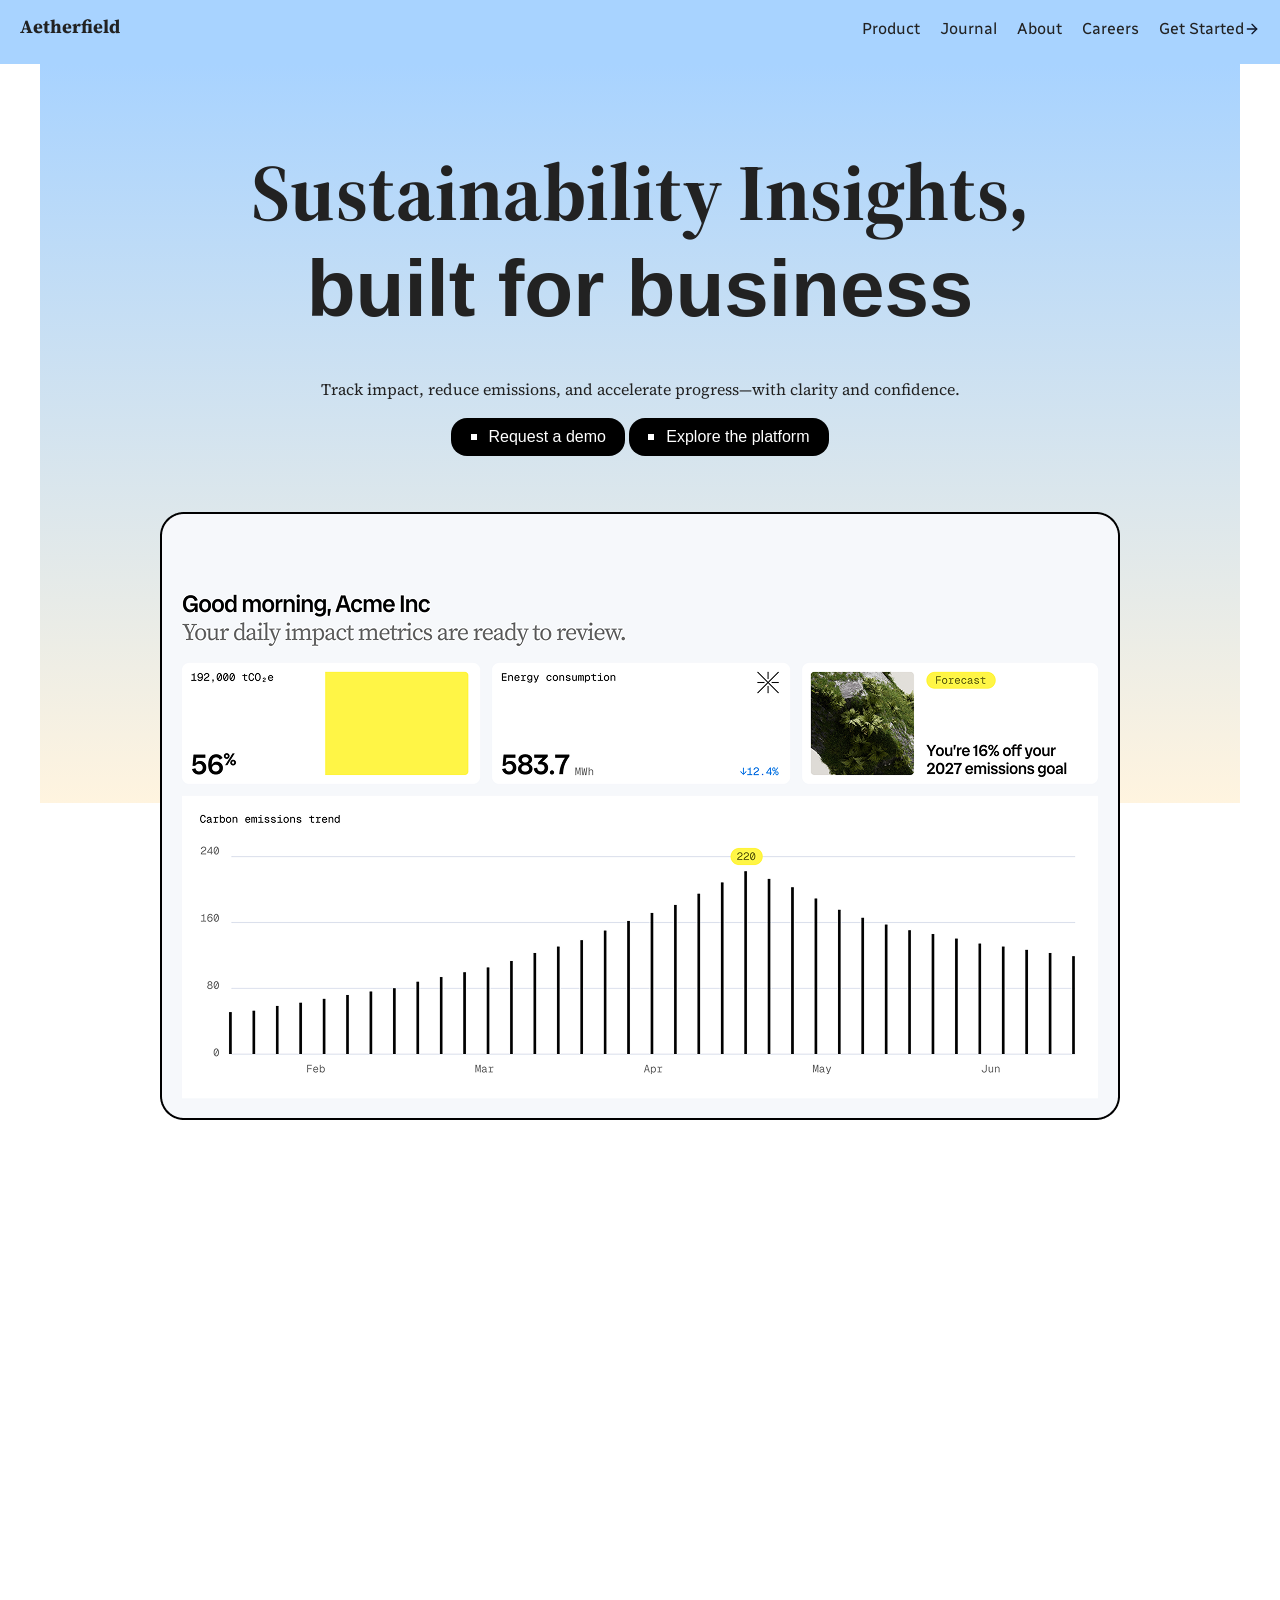
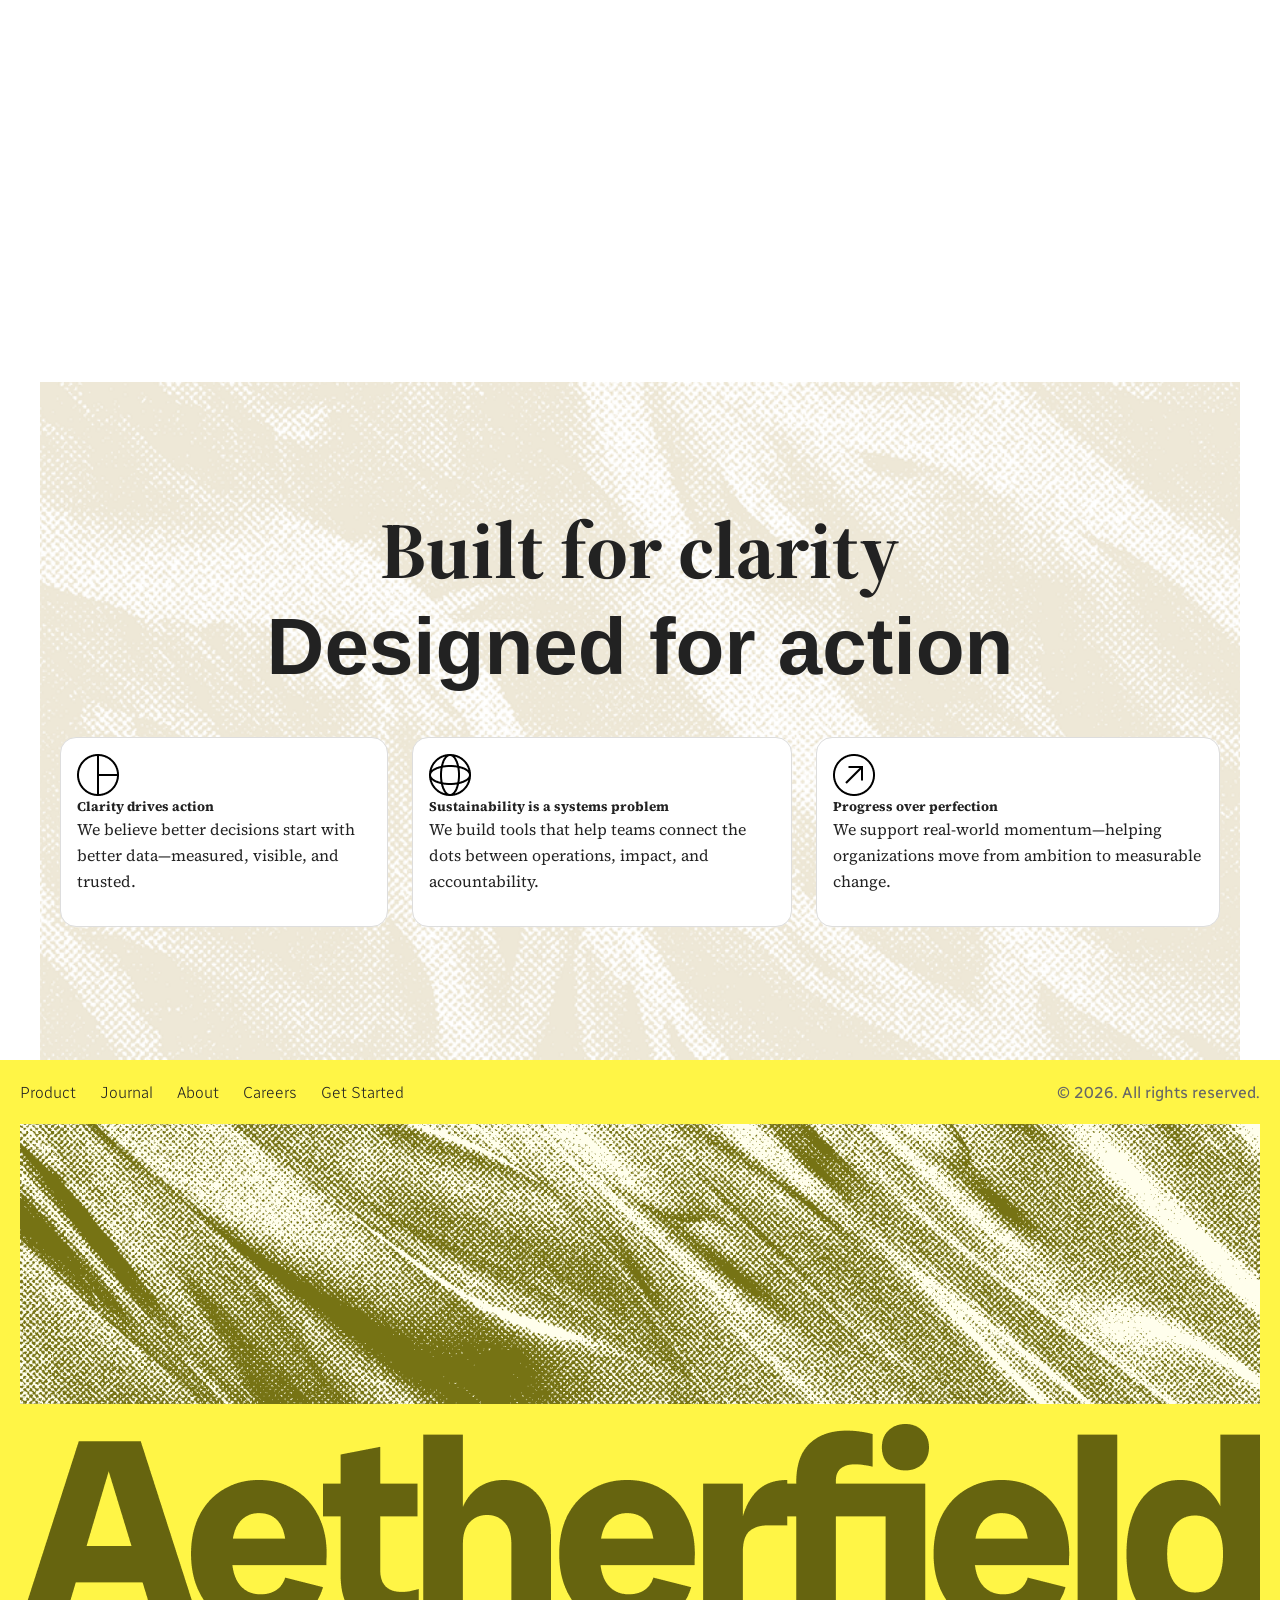
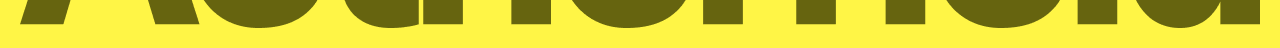
==== commit 6be3ea7b: "WIP: save my current changes" ====
--- a/index.html
+++ b/index.html
@@ -60,6 +60,27 @@
 
     </section>
     <section class="clarity">
+      <h2>Built for clarity<br><span>Designed for action</span></h2> 
+      <div class="cardswrapper"> 
+        <div class="card"><img src="./images/Icon.jpg" alt="Icon" width="42" height="42">
+        <h5>Clarity drives action</h5>
+        <p>We believe better decisions start with better data—measured, visible, and trusted.</p>
+      </div>
+        <div class="card"><img src="./images/Union.jpg" alt="Icon" width="42" height="42">
+        <h5>Sustainability is a systems problem</h5>
+        <p>We build tools that help teams connect the dots between operations, impact, and accountability.</p>
+      </div>
+       <div class="card"><img src="./images/Arrow.png" alt="Union" width="42" height="42">
+        <h5>Progress over perfection</h5>
+        <p>We support real-world momentum—helping organizations move from ambition to measurable change.</p>
+      </div>
+
+      </div>
+
+    
+     
+
+    <section class="values">
       
 
     </section>
@@ -89,7 +110,7 @@
       <div class="copy">&copy; 2026. All rights reserved.</div>
     </nav>
 
-    
+
     <div class="footerImage">
 
     </div>
--- a/css/styles.css
+++ b/css/styles.css
@@ -12,7 +12,7 @@
   --btncolor: #000;
   --btncolor2: #e8dfdf;
   --border: #dddddd;
-  --radius: 0px;
+  --radius: 16px;
   --font-size: 1rem;
 }
 
@@ -127,8 +127,13 @@
   height:588px;
   background-color:#fff546;
 }
+footer .navTop{
+  display:flex;
+  flex-direction:row;
+  justify-content: space-between;
+}
 footer nav {
-  display: flex;
+  display:flex;
   justify-content: space-between;
   width:100%;
 }
@@ -262,13 +267,33 @@
 .clarity{
   display:flex;
   justify-content: space-between;
-  flex-direction: row;
+  flex-direction: column;
+  align-items:center;
+  background-image:url("../images/Values-section-bg.png");
+  background-size:cover;
+  background-position:center;
+  background-repeat:no-repeat;
+  padding:120px 20px;
+}
+.clarity h2 {
+  font-size:80px;
+  text-align:center;
+}
+.clarity h2 span{
+font-family:var(--font-display);
 }
 /* Card */
-.clarity .card {
+.clarity .cardswrapper .card{
   padding: 1rem;
   border: 1px solid var(--border);
   border-radius: var(--radius);
+  background-color:#fff;
+}
+.clarity .cardswrapper {
+  display:flex;
+  justify-content: space-between;
+  flex-direction: row;
+  gap: 1.5rem;
 }
 /* ==========================================================================
    BREAKPOINT 1: Small Phones / Large Mobile (320px – 767px)
@@ -276,7 +301,7 @@
 @media (min-width: 320px) and (max-width: 767px) {
   .container {
     max-width: 767px;
-    
+    padding-inline: 1.5rem;
   }
 }
 
@@ -286,7 +311,7 @@
 @media (min-width: 768px) and (max-width: 1023px) {
   .container {
     max-width: 768px;
-    
+    padding-inline: 2rem;
   }
 }
 
@@ -296,7 +321,7 @@
 @media (min-width: 1024px) and (max-width: 1279px) {
   .container {
     max-width: 1024px;
-    
+    padding-inline: 2.5rem;
   }
 }
 
@@ -306,7 +331,7 @@
 @media (min-width: 1280px) and (max-width: 1535px) {
   .container {
     max-width: 1200px;
-    
+    padding-inline: 2.5rem;
   }
 }
 
@@ -316,6 +341,6 @@
 @media (min-width: 1536px) {
   .container {
     max-width: 1360px;
-    
+    padding-inline: 3rem;
   }
 }
